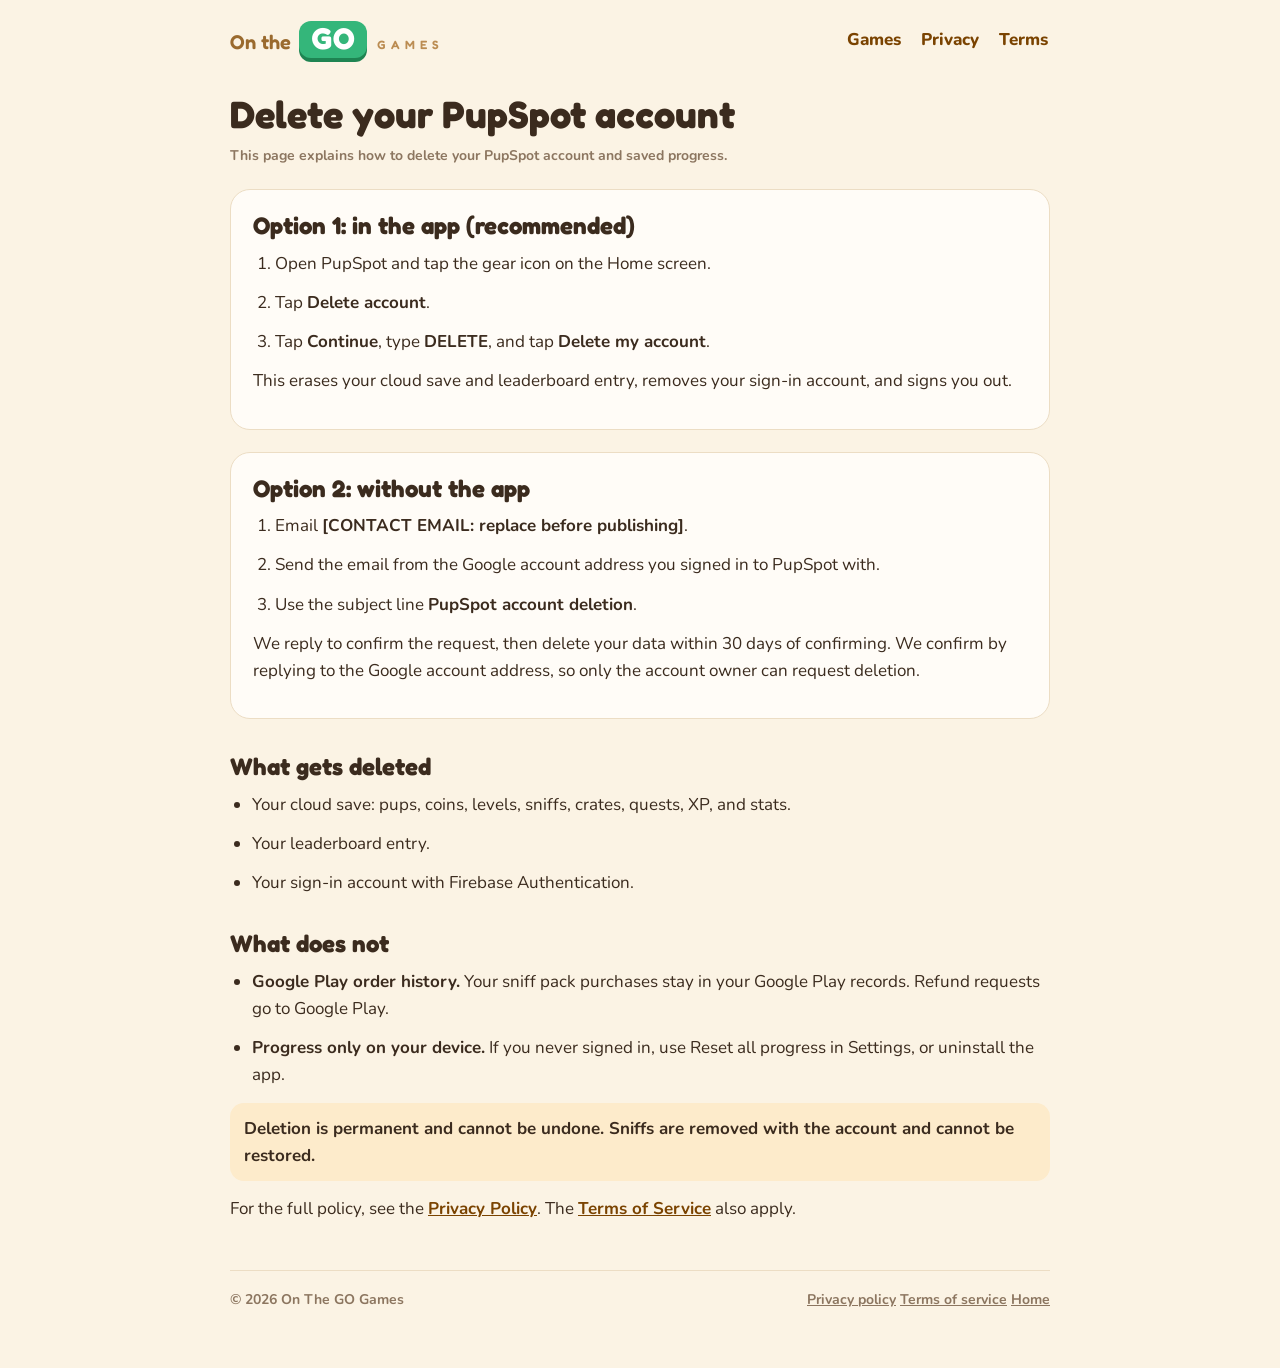
==== delete-account.html @ 83671b4c "Launch studio site: home, privacy, terms, PupSpot account deletion Static GitHub Pages site for onth" ====
<!DOCTYPE html>
<html lang="en">
<head>
<meta charset="UTF-8">
<meta name="viewport" content="width=device-width, initial-scale=1.0">
<title>Delete your PupSpot account · On The GO Games</title>
<meta name="description" content="How to delete your PupSpot account and cloud save.">
<link rel="icon" href="favicon.svg" type="image/svg+xml">
<link rel="preconnect" href="https://fonts.googleapis.com">
<link rel="preconnect" href="https://fonts.gstatic.com" crossorigin>
<link href="https://fonts.googleapis.com/css2?family=Fredoka:wght@500;600;700&family=Nunito:wght@600;700;800&display=swap" rel="stylesheet">
<link rel="stylesheet" href="style.css">
</head>
<body>
<main>
  <header>
    <a class="wordmark" href="index.html" aria-label="On The GO Games home">
      <span class="on">On the</span><span class="go">GO</span><span class="games">GAMES</span>
    </a>
    <nav class="top">
      <a href="index.html#games">Games</a>
      <a href="privacy.html">Privacy</a>
      <a href="terms.html">Terms</a>
    </nav>
  </header>

  <h1 style="margin-top:28px">Delete your PupSpot account</h1>
  <p class="meta">This page explains how to delete your PupSpot account and saved progress.</p>

  <div class="card">
    <h2 style="margin-top:0">Option 1: in the app (recommended)</h2>
    <ol>
      <li>Open PupSpot and tap the gear icon on the Home screen.</li>
      <li>Tap <b>Delete account</b>.</li>
      <li>Tap <b>Continue</b>, type <b>DELETE</b>, and tap <b>Delete my account</b>.</li>
    </ol>
    <p>This erases your cloud save and leaderboard entry, removes your sign-in account, and signs you out.</p>
  </div>

  <div class="card">
    <h2 style="margin-top:0">Option 2: without the app</h2>
    <ol>
      <li>Email <b>[CONTACT EMAIL: replace before publishing]</b>.</li>
      <li>Send the email from the Google account address you signed in to PupSpot with.</li>
      <li>Use the subject line <b>PupSpot account deletion</b>.</li>
    </ol>
    <p>We reply to confirm the request, then delete your data within 30 days of confirming. We confirm by replying to the Google account address, so only the account owner can request deletion.</p>
  </div>

  <h2>What gets deleted</h2>
  <ul>
    <li>Your cloud save: pups, coins, levels, sniffs, crates, quests, XP, and stats.</li>
    <li>Your leaderboard entry.</li>
    <li>Your sign-in account with Firebase Authentication.</li>
  </ul>

  <h2>What does not</h2>
  <ul>
    <li><b>Google Play order history.</b> Your sniff pack purchases stay in your Google Play records. Refund requests go to Google Play.</li>
    <li><b>Progress only on your device.</b> If you never signed in, use Reset all progress in Settings, or uninstall the app.</li>
  </ul>

  <div class="note">Deletion is permanent and cannot be undone. Sniffs are removed with the account and cannot be restored.</div>

  <p>For the full policy, see the <a href="privacy.html">Privacy Policy</a>. The <a href="terms.html">Terms of Service</a> also apply.</p>

  <footer>
    <span>© 2026 On The GO Games</span>
    <nav>
      <a href="privacy.html">Privacy policy</a>
      <a href="terms.html">Terms of service</a>
      <a href="index.html">Home</a>
    </nav>
  </footer>
</main>
</body>
</html>
---- style.css ----
:root{--bg:#FBF3E4;--card:#FFFCF7;--ink:#3B2B1E;--ink-soft:#8C7660;--line:#ECDDC4;--accent:#F5A42E;--accent-ink:#7A4300;--accent-soft:#FDEBCB;--green:#34B67A;--green-dark:#1E8452;}
*{box-sizing:border-box;}
html,body{margin:0;background:var(--bg);color:var(--ink);font-family:'Nunito',system-ui,-apple-system,sans-serif;font-size:17px;line-height:1.6;}
main{max-width:860px;margin:0 auto;padding:0 20px 56px;}
h1,h2,h3{font-family:'Fredoka',sans-serif;line-height:1.15;}
h1{font-size:38px;margin:0 0 8px;}
h2{font-size:24px;margin:34px 0 10px;}
h3{font-size:19px;margin:0 0 6px;}
p,li{margin:0 0 12px;}
ul,ol{padding-left:22px;margin:0 0 12px;}
a{color:var(--accent-ink);font-weight:700;}
.meta{color:var(--ink-soft);font-weight:700;font-size:14px;}
.card{background:var(--card);border:1px solid var(--line);border-radius:20px;padding:22px;margin-top:22px;}
.note{background:var(--accent-soft);border-radius:14px;padding:12px 14px;font-weight:700;margin:14px 0;}

/* header + wordmark (the On the GO GAMES mark, no game logo) */
header{display:flex;align-items:center;justify-content:space-between;gap:12px;padding:20px 0 6px;flex-wrap:wrap;}
.wordmark{display:flex;align-items:baseline;gap:8px;text-decoration:none;color:var(--ink);font-family:'Fredoka',sans-serif;}
.wordmark .on{font-size:20px;font-weight:600;color:#9a6a2e;}
.wordmark .go{font-size:30px;font-weight:700;color:#fff;background:var(--green);padding:0 12px 2px;border-radius:12px;line-height:1.15;box-shadow:0 4px 0 var(--green-dark);}
.wordmark .games{font-size:12px;font-weight:600;letter-spacing:5px;color:#bb8c52;margin-left:2px;}
nav.top{display:flex;flex-wrap:wrap;gap:8px 16px;}
nav.top a{text-decoration:none;font-weight:800;padding:6px 2px;}

/* hero */
.hero{margin:34px 0 8px;}
.hero h1{font-size:44px;max-width:16ch;}
.hero p{font-size:19px;max-width:52ch;color:#5b4632;}
.pills{display:flex;flex-wrap:wrap;gap:8px;margin:18px 0 0;padding:0;list-style:none;}
.pills li{margin:0;background:var(--card);border:1px solid var(--line);border-radius:999px;padding:6px 14px;font-weight:800;font-size:15px;}

/* what we make */
.kinds{display:grid;grid-template-columns:1fr 1fr 1fr;gap:14px;margin-top:10px;}
.kind{background:var(--card);border:1px solid var(--line);border-radius:20px;padding:20px;}
.kind .k{width:40px;height:40px;border-radius:12px;background:var(--accent-soft);display:flex;align-items:center;justify-content:center;margin-bottom:12px;}
.kind .k svg{width:22px;height:22px;}
.kind p{margin:0;color:#5b4632;font-size:15px;}

/* games showcase */
.games{display:grid;grid-template-columns:1fr 1fr;gap:14px;margin-top:10px;}
.game{display:block;background:var(--card);border:1px solid var(--line);border-radius:20px;padding:20px;text-decoration:none;color:var(--ink);}
.game:hover{border-color:var(--accent);}
.game .gstatus{display:inline-block;font-size:11px;font-weight:800;text-transform:uppercase;letter-spacing:.8px;background:var(--accent-soft);color:var(--accent-ink);border-radius:999px;padding:3px 9px;margin-bottom:10px;}
.game p{margin:0;color:#5b4632;font-size:15px;}
.empty{grid-column:1/-1;text-align:center;padding:34px 20px;}
.empty b{font-family:'Fredoka',sans-serif;font-size:22px;display:block;margin-bottom:6px;}
.empty p{margin:0;color:var(--ink-soft);}

footer{margin-top:48px;padding-top:18px;border-top:1px solid var(--line);color:var(--ink-soft);font-size:14px;font-weight:700;display:flex;flex-wrap:wrap;gap:8px 18px;align-items:center;justify-content:space-between;}
footer nav a{color:var(--ink-soft);}

@media (max-width:640px){
  .kinds{grid-template-columns:1fr;}
  .games{grid-template-columns:1fr;}
  .hero h1{font-size:36px;}
}
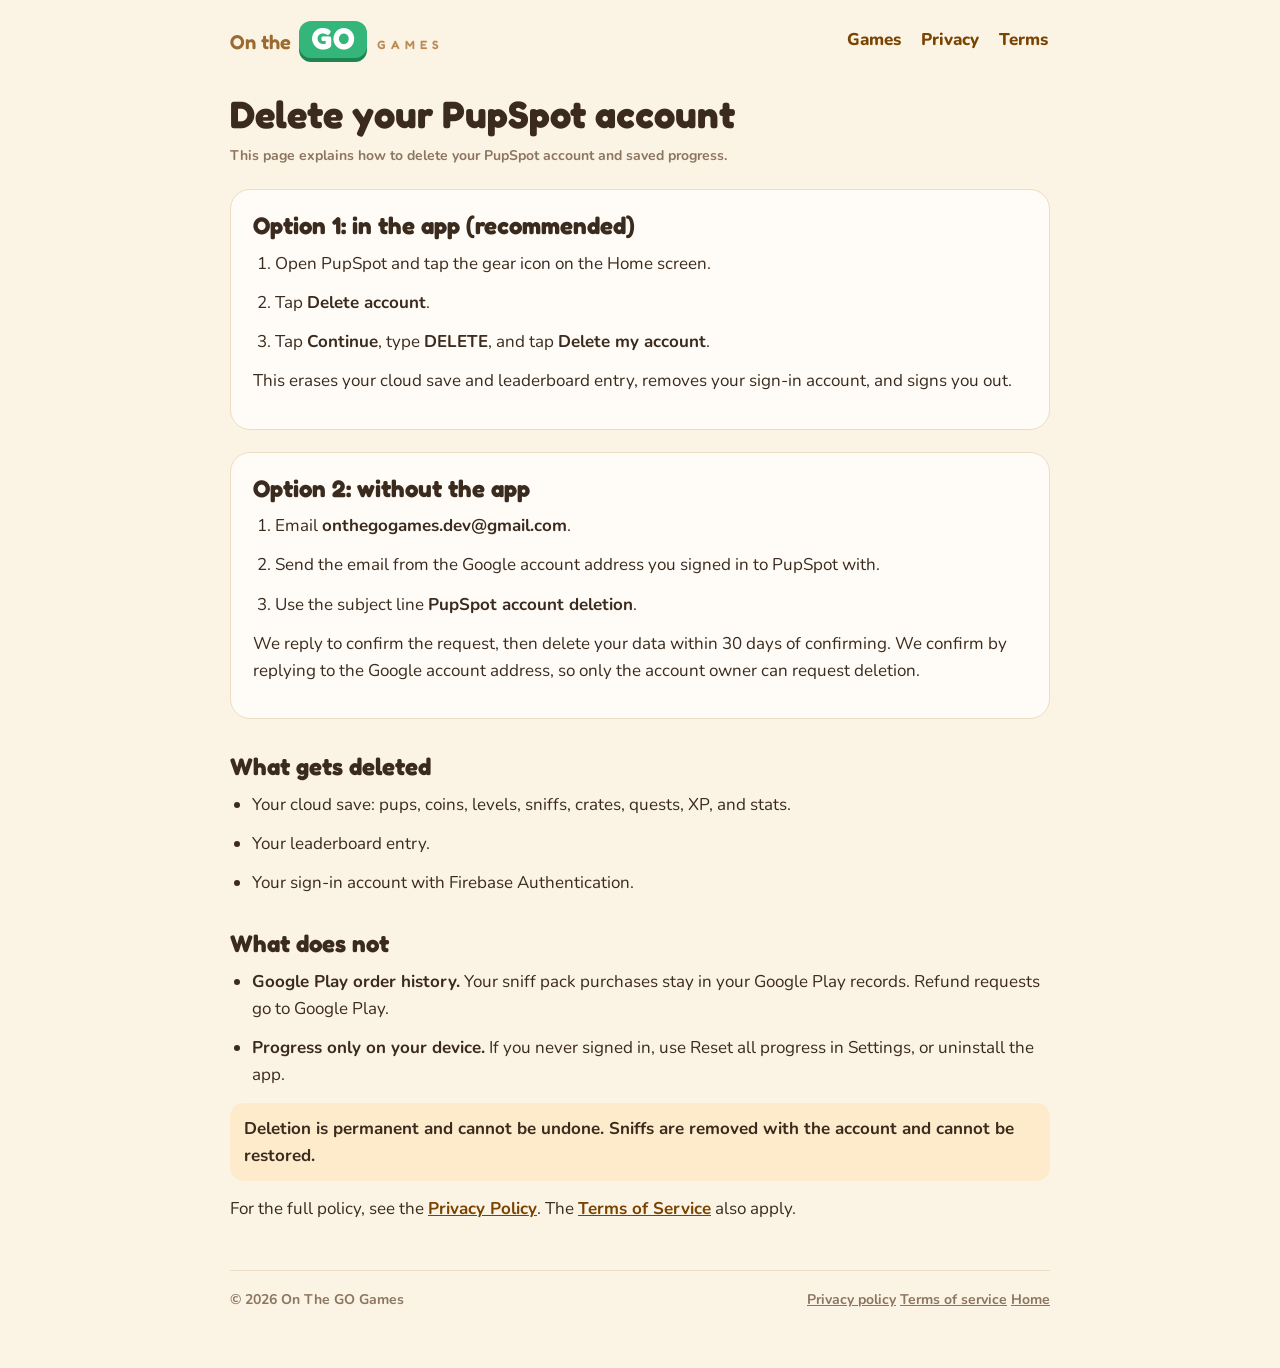
==== commit 1bb7399e: "Update delete-account.html" ====
--- a/delete-account.html
+++ b/delete-account.html
@@ -3,7 +3,7 @@
 <head>
 <meta charset="UTF-8">
 <meta name="viewport" content="width=device-width, initial-scale=1.0">
-<title>Delete your PupSpot account · On The GO Games</title>
+<title>Delete your account · On The GO Games</title>
 <meta name="description" content="How to delete your PupSpot account and cloud save.">
 <link rel="icon" href="favicon.svg" type="image/svg+xml">
 <link rel="preconnect" href="https://fonts.googleapis.com">
@@ -40,7 +40,7 @@
   <div class="card">
     <h2 style="margin-top:0">Option 2: without the app</h2>
     <ol>
-      <li>Email <b>[CONTACT EMAIL: replace before publishing]</b>.</li>
+      <li>Email <b>onthegogames.dev@gmail.com</b>.</li>
       <li>Send the email from the Google account address you signed in to PupSpot with.</li>
       <li>Use the subject line <b>PupSpot account deletion</b>.</li>
     </ol>
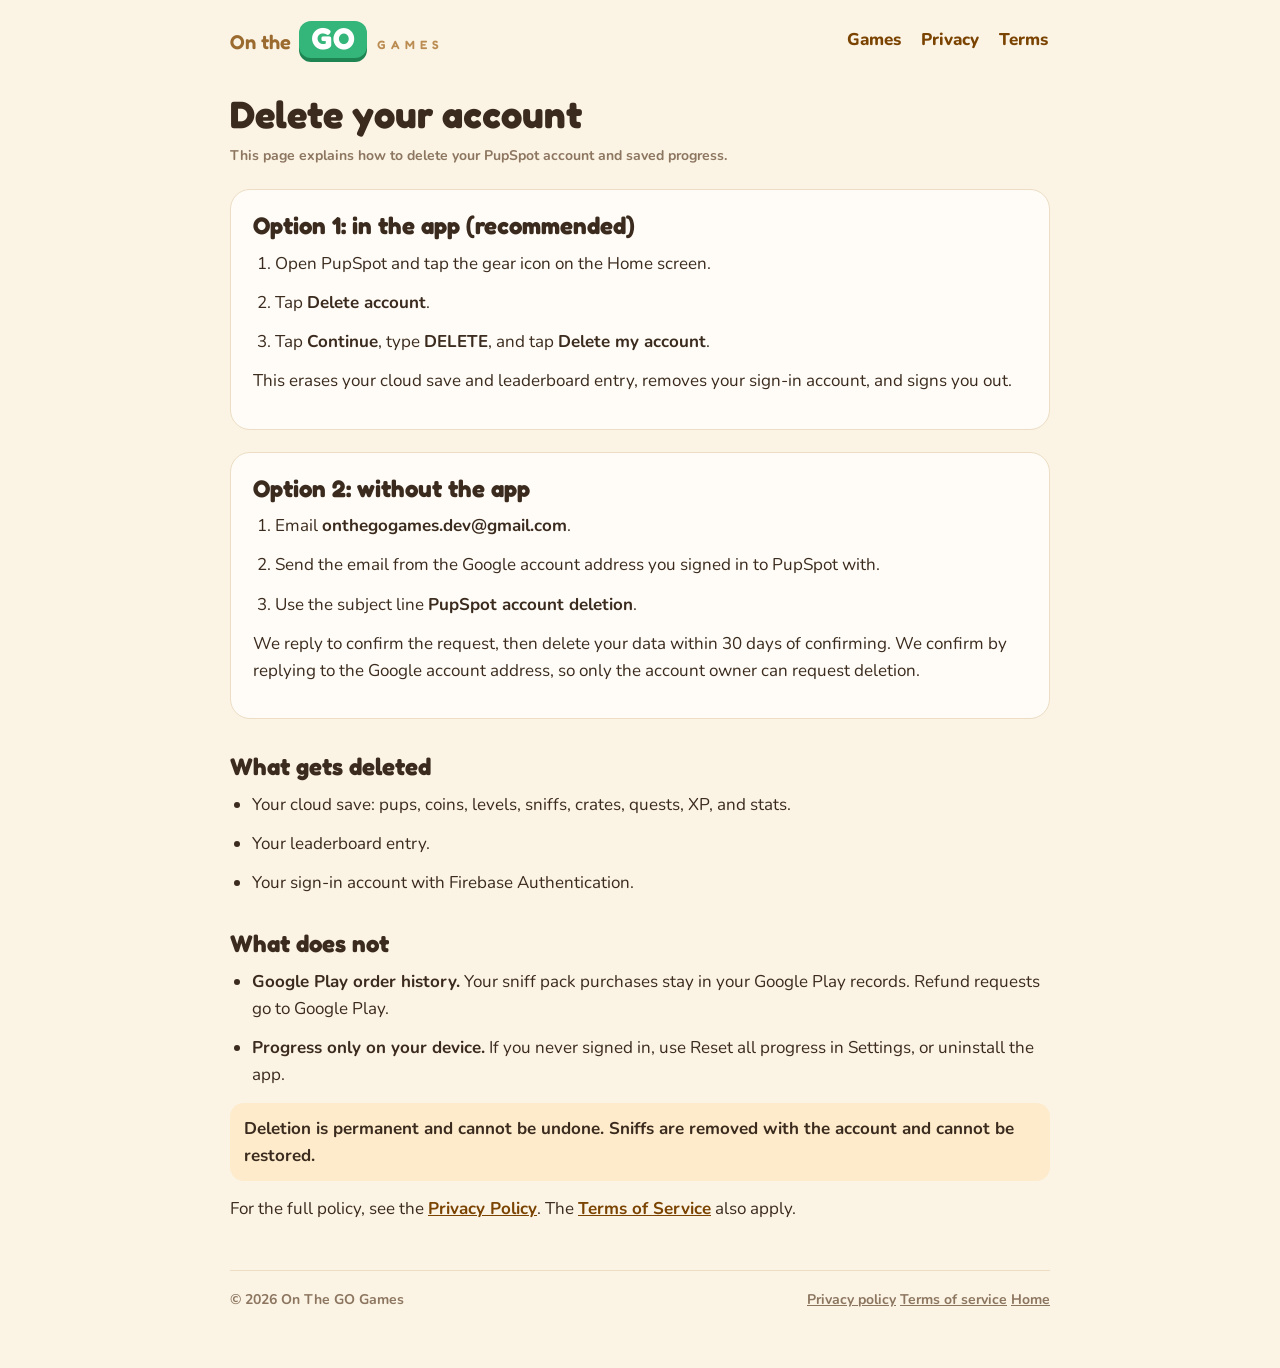
==== commit 7e9d1cf6: "Update delete-account.html" ====
--- a/delete-account.html
+++ b/delete-account.html
@@ -24,7 +24,7 @@
     </nav>
   </header>
 
-  <h1 style="margin-top:28px">Delete your PupSpot account</h1>
+  <h1 style="margin-top:28px">Delete your account</h1>
   <p class="meta">This page explains how to delete your PupSpot account and saved progress.</p>
 
   <div class="card">
